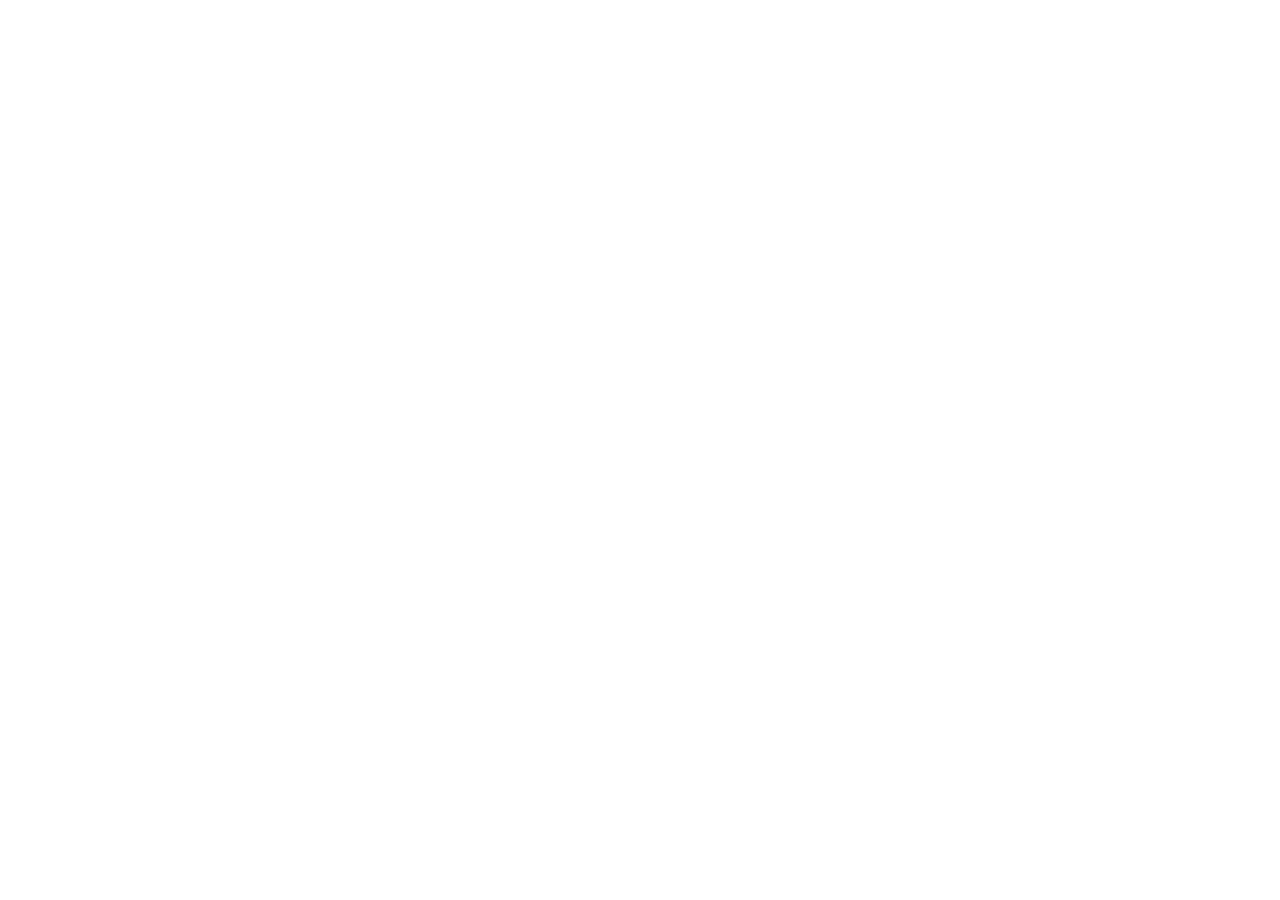
==== thank-you.html @ e029060c "Create thank-you.html with basic HTML structure Add a basic HTML structure for the thank-you page." ====
<!doctype html>
<html lang="en">
  <head>
    <meta charset="UTF-8">
    <meta name="viewport" content="width=device-width, initial-scale=1.0">
    <title>Thank You | Milwebix Solutions</title>
  </head>
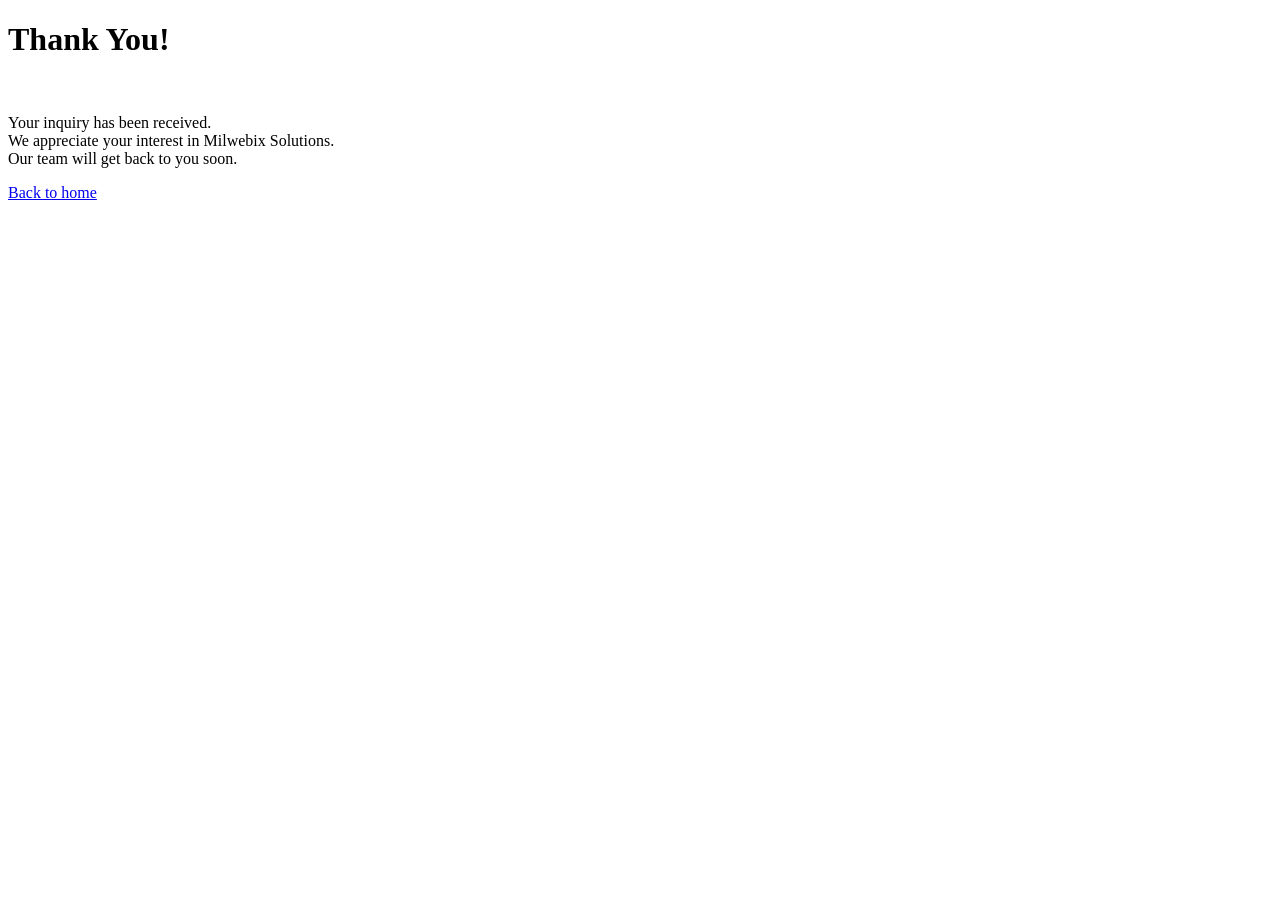
==== commit 790a73bd: "Enhance thank-you page with message and link Added a thank you message and a link to return home." ====
--- a/thank-you.html
+++ b/thank-you.html
@@ -4,4 +4,17 @@
     <meta charset="UTF-8">
     <meta name="viewport" content="width=device-width, initial-scale=1.0">
     <title>Thank You | Milwebix Solutions</title>
+    <link rel="stylesheet" href="style.css">
   </head>
+
+  <body>
+    <main>
+      <h1> Thank You!</h1> <br> 
+        <p> 
+          Your inquiry has been received. <br>
+          We appreciate your interest in Milwebix Solutions.<br>
+          Our team will get back to you soon.<br>
+         </p>
+      <a href="/"> Back to home </a>
+    </main>
+  </body>
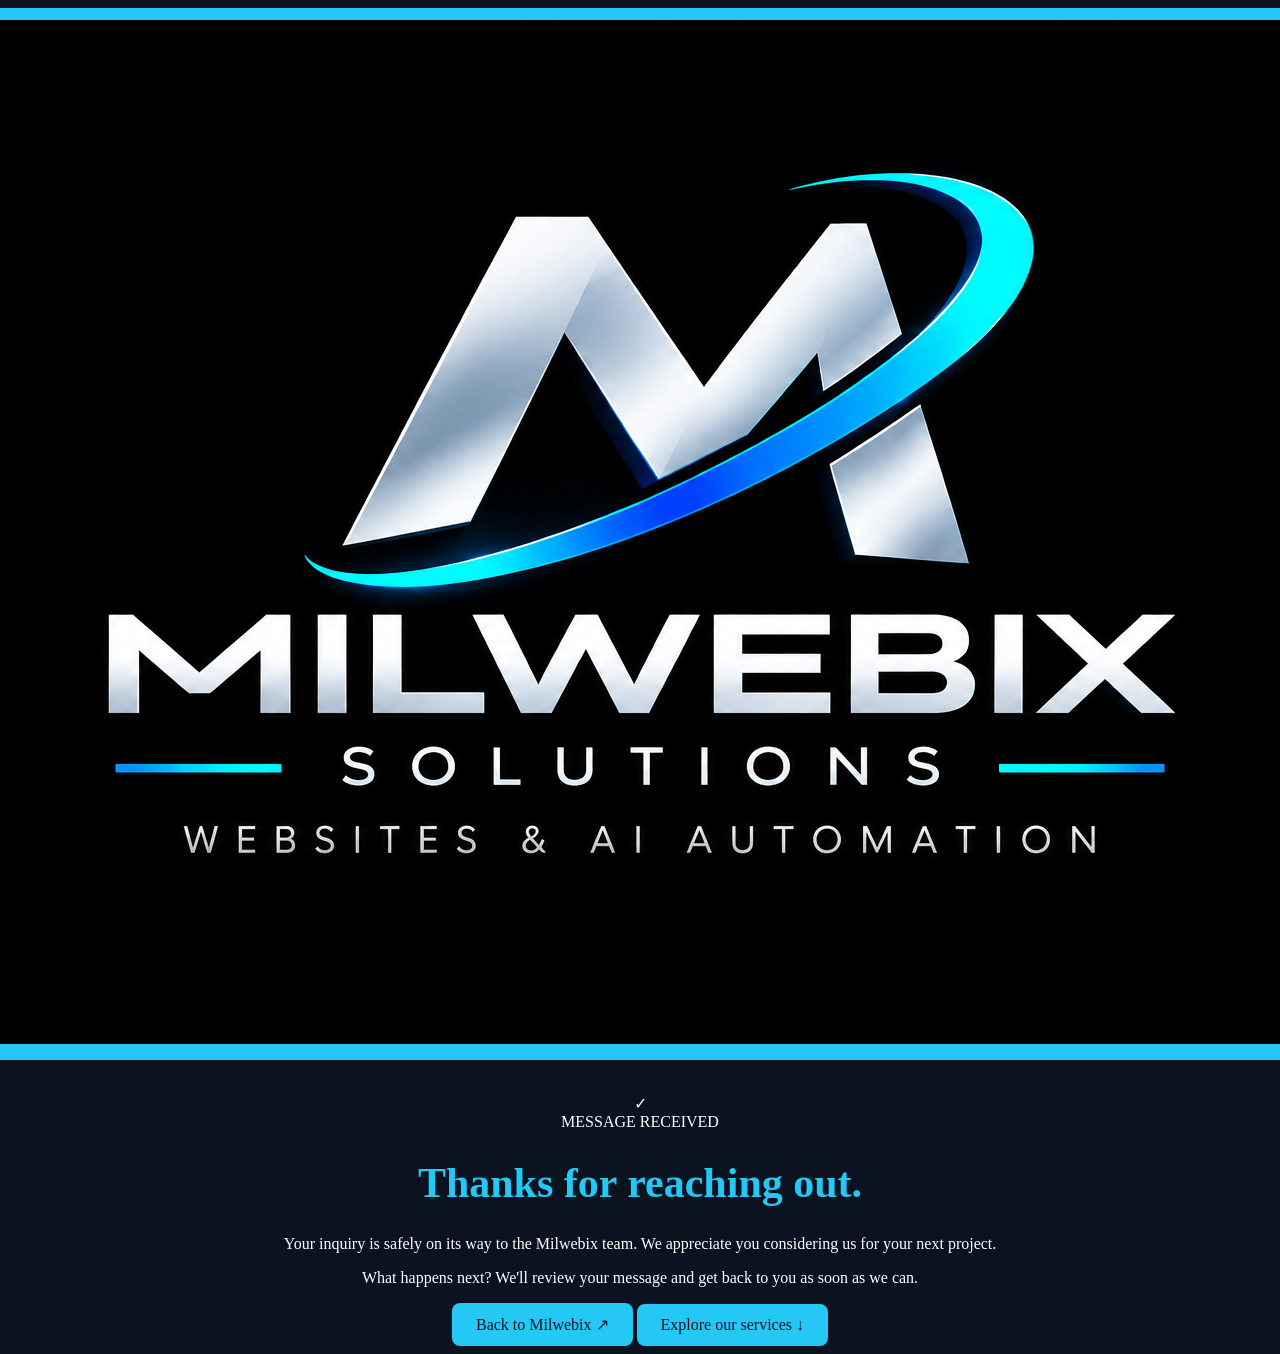
==== commit 024f95ae: "Revamp thank-you.html with new layout and styles Updated the thank-you page with improved structure " ====
--- a/thank-you.html
+++ b/thank-you.html
@@ -1,20 +1,34 @@
-<!doctype html>
+<!DOCTYPE html>
 <html lang="en">
-  <head>
-    <meta charset="UTF-8">
-    <meta name="viewport" content="width=device-width, initial-scale=1.0">
-    <title>Thank You | Milwebix Solutions</title>
-    <link rel="stylesheet" href="style.css">
-  </head>
-
-  <body>
-    <main>
-      <h1> Thank You!</h1> <br> 
-        <p> 
-          Your inquiry has been received. <br>
-          We appreciate your interest in Milwebix Solutions.<br>
-          Our team will get back to you soon.<br>
-         </p>
-      <a href="/"> Back to home </a>
-    </main>
-  </body>
+<head>
+  <meta charset="UTF-8">
+  <meta name="viewport" content="width=device-width, initial-scale=1.0">
+  <meta name="theme-color" content="#070b16">
+  <title>Thank You | Milwebix Solutions</title>
+  <link rel="preconnect" href="https://fonts.googleapis.com">
+  <link rel="preconnect" href="https://fonts.gstatic.com" crossorigin>
+  <link href="https://fonts.googleapis.com/css2?family=DM+Sans:wght@400;500;600;700&family=Space+Grotesk:wght@400;500;600;700&display=swap" rel="stylesheet">
+  <link rel="stylesheet" href="style.css">
+</head>
+<body>
+  <div class="ambient ambient-one" aria-hidden="true"></div>
+  <div class="ambient ambient-two" aria-hidden="true"></div>
+  <main class="thankyou-page">
+    <div class="thankyou-card">
+      <a class="brand" href="/" aria-label="Milwebix home" style="justify-content:center;margin-bottom:34px">
+        <img src="milwebix-logo.png" alt="Milwebix Solutions">
+      </a>
+      <div class="success-ring" aria-hidden="true">✓</div>
+      <div class="eyebrow" style="justify-content:center"><span class="pulse-dot"></span> MESSAGE RECEIVED</div>
+      <h1>Thanks for reaching out.</h1>
+      <p>Your inquiry is safely on its way to the Milwebix team. We appreciate you considering us for your next project.</p>
+      <div class="thankyou-divider"></div>
+      <p class="thankyou-next">What happens next? We'll review your message and get back to you as soon as we can.</p>
+      <div class="thankyou-actions">
+        <a class="button button-primary" href="/">Back to Milwebix <span>↗</span></a>
+        <a class="thankyou-home" href="/#services">Explore our services <span>↓</span></a>
+      </div>
+    </div>
+  </main>
+</body>
+</html>
--- a/style.css
+++ b/style.css
@@ -0,0 +1,40 @@
+body{
+  background-color: #0b1220;
+}
+main{
+  text-align: center;
+}
+body{
+  color: #ffffff;
+}
+h1{
+  color: #25C8F5;
+  font-size: 42px;
+}
+p{
+    font-size:18px
+    line-lenght:1.8
+    color: #cbd5e1
+}
+a{
+  display: inline-block;
+  background-color: #25C8F5;
+  color: #0b1220;
+  padding: 12px 24px;
+  text-decoration: none;
+  border-radius: 8px;
+}
+a.hover{
+  background-color: #ffffff;
+  color: #0b1220;
+}
+main{
+  min-height: 100hv;
+  display: flex;
+  flex-direction: column;
+  justify-content: center;
+  align-items: center;
+}
+main{
+  gap: 20px;
+}
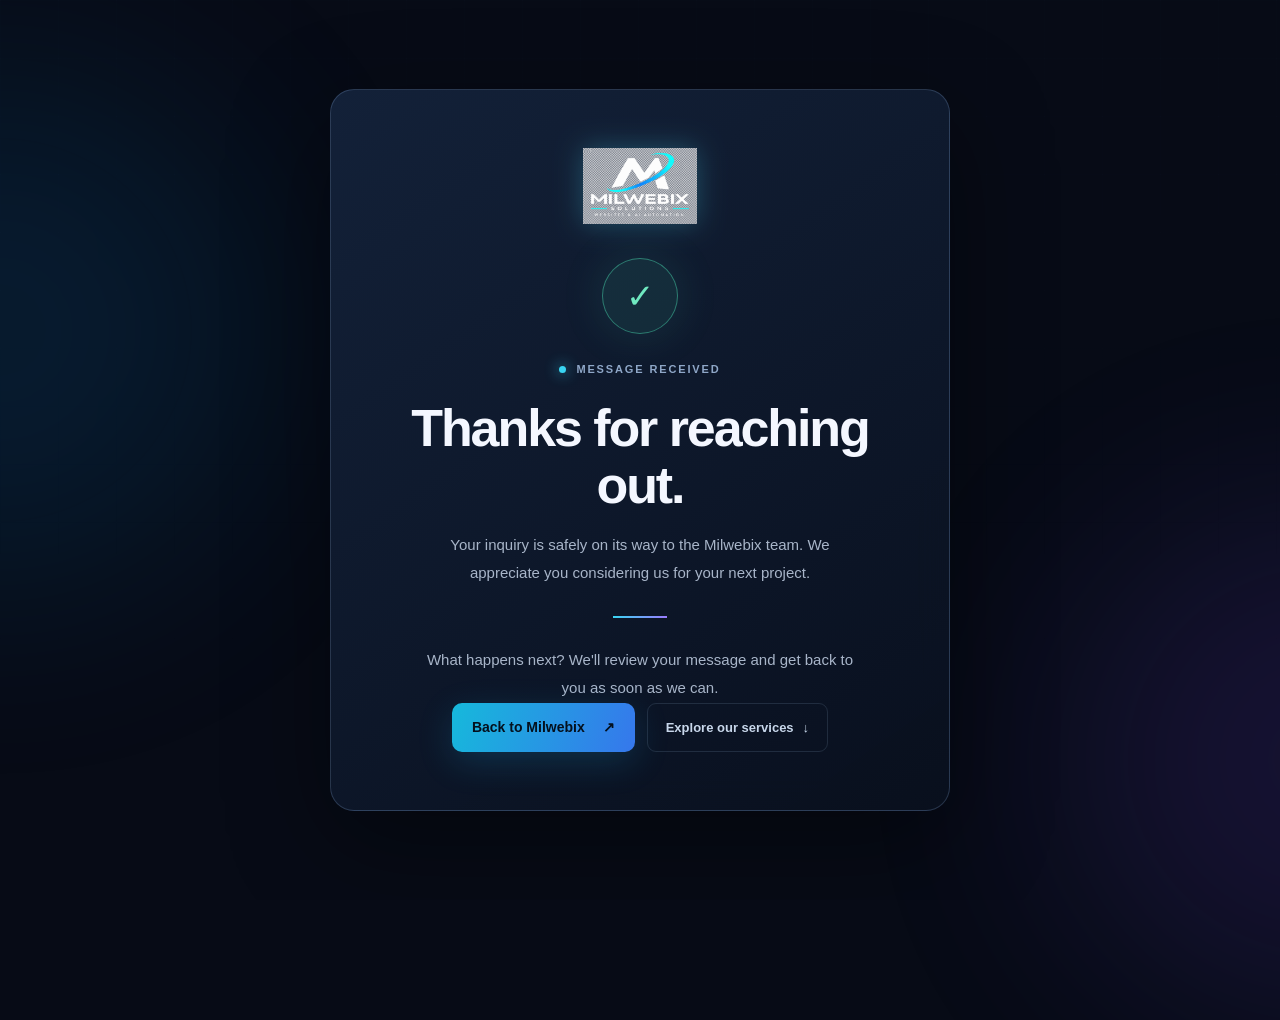
==== commit 09564f49: "Change logo image source in thank-you.html" ====
--- a/thank-you.html
+++ b/thank-you.html
@@ -16,7 +16,7 @@
   <main class="thankyou-page">
     <div class="thankyou-card">
       <a class="brand" href="/" aria-label="Milwebix home" style="justify-content:center;margin-bottom:34px">
-        <img src="milwebix-logo.png" alt="Milwebix Solutions">
+        <img src="milwebix-logo-flat.png" alt="Milwebix Solutions">
       </a>
       <div class="success-ring" aria-hidden="true">✓</div>
       <div class="eyebrow" style="justify-content:center"><span class="pulse-dot"></span> MESSAGE RECEIVED</div>
--- a/style.css
+++ b/style.css
@@ -1,40 +1,72 @@
-body{
-  background-color: #0b1220;
+/* MILWEBIX SOLUTIONS — shared visual system */
+:root{--bg:#070b16;--bg-soft:#0b1222;--panel:#101a2d;--panel-2:#121f35;--line:rgba(148,178,218,.16);--text:#f4f7ff;--muted:#a8b5c9;--cyan:#39d5f2;--blue:#568bff;--purple:#9a7bff;--font:"DM Sans",Arial,sans-serif;--display:"Space Grotesk","DM Sans",sans-serif}
+*{box-sizing:border-box;margin:0;padding:0}
+html{scroll-behavior:smooth;scroll-padding-top:90px}
+body{font-family:var(--font);background:var(--bg);color:var(--text);line-height:1.65;overflow-x:hidden}
+body:before{content:"";position:fixed;inset:0;pointer-events:none;z-index:-1;opacity:.17;background-image:linear-gradient(rgba(135,164,207,.08) 1px,transparent 1px),linear-gradient(90deg,rgba(135,164,207,.08) 1px,transparent 1px);background-size:58px 58px;mask-image:linear-gradient(to bottom,black,transparent 85%)}
+a{color:inherit}
+.container{width:min(1160px,calc(100% - 48px));margin-inline:auto}
+.ambient{position:absolute;width:520px;height:520px;border-radius:50%;filter:blur(110px);opacity:.14;pointer-events:none;z-index:-1}
+.ambient-one{background:#087fc7;top:70px;left:-260px}.ambient-two{background:#6d42d8;top:500px;right:-300px}
+.site-header{position:sticky;top:0;z-index:50;background:rgba(7,11,22,.78);backdrop-filter:blur(18px);border-bottom:1px solid var(--line)}
+.nav-wrap{height:82px;display:flex;align-items:center;justify-content:space-between}
+.brand{display:inline-flex;align-items:center;text-decoration:none}.brand img{display:block;width:auto;height:48px;max-width:190px;object-fit:contain;mix-blend-mode:screen}
+.main-nav{display:flex;align-items:center;gap:34px}.main-nav a{text-decoration:none;color:#c4cede;font-size:14px;font-weight:600;transition:color .25s}.main-nav a:hover{color:var(--cyan)}.main-nav .nav-cta{padding:10px 17px;border:1px solid rgba(57,213,242,.4);border-radius:999px;color:var(--text);background:rgba(57,213,242,.07)}.nav-cta span{color:var(--cyan);margin-left:7px}
+.menu-toggle{display:none;background:none;border:0}
+.hero{position:relative;padding:105px 0 34px;min-height:690px;display:flex;flex-direction:column;justify-content:center}
+.hero-grid{display:grid;grid-template-columns:1.03fr .97fr;align-items:center;gap:50px}
+.eyebrow{font-size:11px;letter-spacing:.17em;font-weight:700;color:#8fa7c8;display:flex;align-items:center;gap:10px;margin-bottom:22px}
+.pulse-dot,.tiny-status{width:7px;height:7px;border-radius:50%;background:var(--cyan);box-shadow:0 0 14px var(--cyan);display:inline-block;animation:pulse 2s infinite}
+.hero h1,.section-intro h2,.process-copy h2,.about-panel h2,.contact-copy h2{font-family:var(--display);font-size:clamp(44px,5.5vw,72px);letter-spacing:-.055em;line-height:1.04;font-weight:600}
+.gradient-text{background:linear-gradient(100deg,#58e3f4 0%,#5a9cff 52%,#aa8aff 100%);-webkit-background-clip:text;background-clip:text;color:transparent}
+.hero-lede{max-width:520px;color:var(--muted);font-size:17px;line-height:1.85;margin:26px 0 30px}
+.hero-actions{display:flex;align-items:center;gap:25px;flex-wrap:wrap}
+.button{display:inline-flex;align-items:center;justify-content:center;gap:18px;text-decoration:none;border:0;border-radius:10px;padding:14px 20px;font:700 14px var(--font);transition:transform .25s,box-shadow .25s,background .25s;cursor:pointer}
+.button:hover{transform:translateY(-3px)}
+.button-primary{background:linear-gradient(110deg,#16b9db,#3677ec);color:#04101d;box-shadow:0 10px 35px rgba(27,160,220,.2)}
+.button-primary:hover{box-shadow:0 14px 42px rgba(27,160,220,.34)}
+.button-secondary{border:1px solid rgba(57,213,242,.38);color:var(--text);background:rgba(57,213,242,.07)}
+.text-link{color:#d9e5f5;text-decoration:none;font-size:14px;font-weight:700}.text-link span{color:var(--cyan);margin-left:8px}
+.hero-proof{display:flex;align-items:center;gap:13px;margin-top:58px;color:#8495ad;font-size:12px}.proof-line{width:34px;height:1px;background:var(--cyan)}
+.hero-visual{min-height:470px;position:relative;display:flex;align-items:center;justify-content:center;isolation:isolate}
+.visual-glow{position:absolute;width:340px;height:340px;border-radius:50%;background:linear-gradient(135deg,#16bde0,#6558d9);filter:blur(100px);opacity:.22;z-index:-1;animation:glow 7s ease-in-out infinite alternate}
+.orbit{position:absolute;border:1px solid rgba(85,174,238,.16);border-radius:50%;transform:rotate(-24deg)}.orbit-a{width:480px;height:260px;animation:orbit 18s linear infinite}.orbit-b{width:410px;height:220px;transform:rotate(48deg);border-color:rgba(154,123,255,.2);animation:orbit 24s linear infinite reverse}
+.visual-label{position:absolute;top:12px;left:2%;font-size:9px;letter-spacing:.16em;color:#94a8c5;display:flex;align-items:center;gap:9px}
+.dashboard-card{width:min(100%,470px);position:relative;padding:19px;border-radius:18px;border:1px solid rgba(145,184,231,.25);background:linear-gradient(145deg,rgba(21,35,58,.94),rgba(10,18,34,.94));box-shadow:0 30px 90px rgba(0,0,0,.42),inset 0 1px rgba(255,255,255,.06);transform:perspective(1000px) rotateY(-7deg) rotateX(3deg);animation:float 6s ease-in-out infinite}
+.dash-top{display:flex;align-items:center;gap:9px;padding-bottom:16px;border-bottom:1px solid var(--line);font-size:8px;letter-spacing:.13em;color:#91a5c2}.window-dots{display:flex;gap:4px;margin-right:5px}.window-dots i,.mini-browser-bar i{width:6px;height:6px;border-radius:50%;background:#fa7d85}.window-dots i:nth-child(2),.mini-browser-bar i:nth-child(2){background:#f4c46b}.window-dots i:nth-child(3),.mini-browser-bar i:nth-child(3){background:#5dd7a4}.live-pill{margin-left:auto;color:#74e7c0;font-size:7px}
+.dash-heading{display:flex;justify-content:space-between;align-items:center;padding:22px 2px 17px}.dash-heading small{font-size:8px;letter-spacing:.15em;color:#8ea3c2}.dash-heading h3{font:600 22px var(--display);margin-top:4px}.dash-icon{width:37px;height:37px;border-radius:11px;background:linear-gradient(135deg,rgba(57,213,242,.2),rgba(154,123,255,.2));display:grid;place-items:center;color:var(--cyan);font-size:22px}
+.metric-row{display:grid;grid-template-columns:repeat(3,1fr);gap:8px}.metric{padding:11px;border:1px solid var(--line);border-radius:10px;background:rgba(255,255,255,.025)}.metric small{display:block;color:#879ab5;font-size:7px;letter-spacing:.1em}.metric strong{display:block;font:600 22px var(--display);margin:4px 0}.metric em{font-style:normal;color:#879ab5;font-size:8px}.metric-blue{color:#62c9ff}.metric-purple{color:#b39aff}
+.workflow{margin-top:16px;padding:12px;border-radius:12px;background:rgba(4,10,21,.42);border:1px solid rgba(145,184,231,.1)}.workflow-node{display:flex;align-items:center;gap:10px;padding:9px;border-radius:8px;background:rgba(255,255,255,.035)}.node-icon{width:29px;height:29px;border-radius:8px;display:grid;place-items:center;background:rgba(255,255,255,.08);color:#d7e7fb}.node-cyan{background:rgba(57,213,242,.12);color:var(--cyan)}.node-purple{background:rgba(154,123,255,.14);color:#b8a5ff}.workflow-node b,.workflow-node small{display:block}.workflow-node b{font-size:10px}.workflow-node small{font-size:8px;color:#8193ad}.workflow-node>i{margin-left:auto;color:#67e2b4;font-style:normal;font-size:12px}.connector{height:13px;margin-left:23px;border-left:1px dashed rgba(57,213,242,.5)}
+.dash-foot{display:flex;justify-content:space-between;padding:13px 2px 0;color:#7e91ad;font-size:8px}.dash-foot span:first-child{display:flex;align-items:center;gap:7px}.tiny-status{width:5px;height:5px}
+.float-chip{position:absolute;padding:10px 13px;border:1px solid rgba(154,181,224,.22);border-radius:10px;background:rgba(16,29,50,.88);backdrop-filter:blur(12px);box-shadow:0 10px 30px rgba(0,0,0,.25);font-size:10px;color:#cbd8ea;animation:float 5s ease-in-out infinite}.float-chip span{color:var(--cyan);margin-right:7px}.chip-top{top:76px;right:-4px}.chip-bottom{bottom:54px;left:-5px;animation-delay:-2.5s}.chip-check{color:#65e5b8!important}
+.hero-bottom{display:flex;align-items:center;gap:18px;margin-top:65px;color:#71839e;font-size:9px;letter-spacing:.15em}.hero-bottom-line{height:1px;background:var(--line);flex:1}
+.section-pad{padding:115px 0}.services-section{position:relative;background:linear-gradient(180deg,rgba(12,20,36,.3),rgba(12,20,36,.85),rgba(12,20,36,.3));border-block:1px solid rgba(148,178,218,.07)}
+.section-intro{display:flex;align-items:flex-end;justify-content:space-between;gap:40px;margin-bottom:45px}.section-intro h2,.process-copy h2,.about-panel h2,.contact-copy h2{font-size:clamp(36px,4.3vw,54px)}.section-intro>p{max-width:390px;color:var(--muted);font-size:14px;line-height:1.9;padding-bottom:5px}
+.services-grid{display:grid;grid-template-columns:repeat(2,1fr);gap:17px}.service-card{position:relative;overflow:hidden;padding:25px 27px 27px;border:1px solid var(--line);border-radius:16px;background:linear-gradient(145deg,rgba(21,34,56,.9),rgba(12,20,35,.9));transition:transform .35s,border-color .35s,box-shadow .35s}.service-card:before{content:"";position:absolute;inset:0;background:radial-gradient(circle at 85% 0,rgba(57,213,242,.1),transparent 45%);opacity:0;transition:opacity .35s}.service-card:hover{transform:translateY(-7px);border-color:rgba(57,213,242,.42);box-shadow:0 20px 50px rgba(0,0,0,.22)}.service-card:hover:before{opacity:1}.card-top{display:flex;justify-content:space-between;align-items:center;position:relative;z-index:1}.service-number{font-size:9px;letter-spacing:.15em;color:#8195b1;font-weight:700}.service-symbol{font-size:20px;color:var(--cyan)}
+.service-card h3{font:600 21px var(--display);margin:21px 0 8px;position:relative}.service-card p{color:var(--muted);font-size:13px;max-width:470px;min-height:48px;position:relative}.card-link{display:inline-block;margin-top:20px;text-decoration:none;color:#dce9f8;font-size:11px;font-weight:700;position:relative}.card-link span{color:var(--cyan);margin-left:8px}
+.service-art{height:105px;margin:15px 0 5px;position:relative;border:1px solid rgba(145,184,231,.1);border-radius:10px;background:rgba(5,12,25,.48);overflow:hidden;display:flex;align-items:center;justify-content:center}
+.mini-browser{width:150px;height:78px;border-radius:7px;border:1px solid rgba(111,172,227,.35);background:#101e33;overflow:hidden;transform:perspective(400px) rotateY(-12deg)}.mini-browser-bar{height:14px;border-bottom:1px solid var(--line);display:flex;align-items:center;gap:4px;padding-left:7px}.mini-browser-bar i{width:4px;height:4px}.mini-browser-content{padding:9px}.mini-browser-content b{display:inline-block;width:40px;height:5px;background:linear-gradient(90deg,var(--cyan),var(--blue));border-radius:4px}.mini-browser-content span{display:block;width:85%;height:3px;background:#34445e;border-radius:4px;margin-top:7px}.mini-browser-content span:last-child{width:60%}
+.auto-nodes{display:flex;align-items:center;gap:12px}.auto-nodes i{font-style:normal;font-size:10px;color:#c9d9ed;border:1px solid rgba(57,213,242,.35);background:rgba(57,213,242,.08);width:34px;height:34px;display:grid;place-items:center;border-radius:10px}.auto-nodes i:nth-of-type(2){color:#c6b7ff;border-color:rgba(154,123,255,.4);background:rgba(154,123,255,.1)}.auto-nodes b{width:34px;height:1px;background:linear-gradient(90deg,var(--cyan),var(--purple));position:relative}.auto-nodes b:after{content:"";position:absolute;right:0;top:-3px;border:3px solid transparent;border-left-color:var(--purple)}.auto-caption{position:absolute;bottom:8px;font-size:7px;letter-spacing:.18em;color:#7388a7}
+.art-leads{flex-direction:column;gap:7px;padding:15px 25px}.lead-row{width:85%;height:18px;border:1px solid var(--line);border-radius:5px;background:rgba(255,255,255,.03);display:flex;align-items:center;gap:8px;padding:0 8px}.lead-row i{width:6px;height:6px;border-radius:50%;background:var(--cyan)}.lead-row span{width:38%;height:3px;border-radius:3px;background:#60738e}.lead-row em{margin-left:auto;width:22px;height:5px;border-radius:5px;background:rgba(88,219,175,.5)}
+.chart-bars{height:65px;display:flex;align-items:flex-end;gap:9px}.chart-bars i{width:12px;border-radius:4px 4px 1px 1px;background:linear-gradient(180deg,#55dff0,#3974e7);height:35%}.chart-bars i:nth-child(2){height:58%}.chart-bars i:nth-child(3){height:44%}.chart-bars i:nth-child(4){height:78%}.chart-bars i:nth-child(5){height:61%}.chart-bars i:nth-child(6){height:90%}.chart-bars i:nth-child(7){height:72%}.chart-line{position:absolute;width:180px;height:50px;border-top:2px solid #b28aff;transform:rotate(-13deg);opacity:.55;top:26px;left:calc(50% - 90px);border-radius:50%}
+.process-layout{display:grid;grid-template-columns:.9fr 1.1fr;gap:100px;align-items:start}.process-copy p,.contact-copy>p{color:var(--muted);font-size:14px;line-height:1.9;margin:22px 0 28px;max-width:420px}.process-steps{border-top:1px solid var(--line)}.process-step{display:grid;grid-template-columns:42px 1fr 35px;align-items:center;gap:17px;padding:22px 4px;border-bottom:1px solid var(--line);transition:padding .25s}.process-step:hover{padding-left:12px}.step-count{font-size:10px;color:var(--cyan);font-weight:700}.process-step h3{font:600 17px var(--display);margin-bottom:4px}.process-step p{font-size:12px;color:var(--muted)}.step-mark{font-size:22px;color:#8298b8;text-align:right}
+.about-section{padding-top:20px}.about-panel{position:relative;overflow:hidden;padding:75px 8%;border:1px solid rgba(117,151,210,.19);border-radius:22px;background:linear-gradient(110deg,rgba(18,32,54,.95),rgba(11,19,35,.94));text-align:center}.about-panel .eyebrow{justify-content:center}.about-panel p{max-width:700px;margin:22px auto 25px;color:var(--muted);font-size:14px;line-height:1.95}.about-panel .text-link{position:relative}.about-orb{position:absolute;width:320px;height:320px;left:50%;top:-250px;transform:translateX(-50%);background:#2869cf;filter:blur(110px);opacity:.25}
+.contact-section{padding-top:100px}.contact-layout{display:grid;grid-template-columns:.9fr 1.1fr;gap:90px;align-items:start}.contact-copy{padding-top:28px}.contact-note{display:flex;align-items:center;gap:13px;margin-top:38px}.note-icon{width:38px;height:38px;display:grid;place-items:center;border:1px solid rgba(57,213,242,.25);border-radius:10px;color:var(--cyan);background:rgba(57,213,242,.08)}.contact-note b,.contact-note small{display:block}.contact-note b{font-size:12px}.contact-note small{font-size:11px;color:#8798b2;margin-top:3px}
+.contact-form{padding:29px;border:1px solid rgba(139,173,220,.2);border-radius:17px;background:linear-gradient(145deg,rgba(19,32,53,.96),rgba(11,19,34,.96));box-shadow:0 25px 65px rgba(0,0,0,.2)}.form-heading{display:flex;justify-content:space-between;color:#a4b7d2;font-size:10px;letter-spacing:.15em;font-weight:700;margin-bottom:24px}.form-spark{color:var(--cyan);font-size:16px}.contact-form label{display:block;font-size:11px;font-weight:600;color:#d5e0ef;margin:13px 0 7px}.contact-form label span{color:#8092ac;font-weight:400}.contact-form input,.contact-form select,.contact-form textarea{width:100%;padding:13px 14px;border:1px solid rgba(142,169,208,.2);border-radius:8px;background:#0a1323;color:#f4f7ff;font:13px var(--font);transition:border-color .2s,box-shadow .2s}.contact-form input::placeholder,.contact-form textarea::placeholder{color:#647690}.contact-form input:focus,.contact-form select:focus,.contact-form textarea:focus{outline:0;border-color:var(--cyan);box-shadow:0 0 0 3px rgba(57,213,242,.1)}.contact-form select{font-weight:400}.contact-form select:invalid{color:#647690}.contact-form textarea{min-height:115px;resize:vertical}.submit-button{width:100%;margin-top:18px}.form-privacy{text-align:center;color:#7486a0;font-size:10px;margin-top:13px}
+.site-footer{border-top:1px solid var(--line);padding:28px 0;background:rgba(4,8,16,.5)}.footer-inner{display:flex;align-items:center;justify-content:space-between;gap:20px}.footer-brand img{height:37px}.footer-inner p,.footer-inner>span{font-size:10px;color:#7f91ab}
+.thankyou-page{min-height:100vh;display:grid;place-items:center;padding:35px 20px;position:relative;overflow:hidden}.thankyou-card{width:min(100%,620px);position:relative;text-align:center;padding:58px 48px;border:1px solid rgba(145,184,231,.22);border-radius:24px;background:linear-gradient(145deg,rgba(20,35,59,.94),rgba(9,16,30,.96));box-shadow:0 30px 100px rgba(0,0,0,.4);backdrop-filter:blur(16px);animation:card-in .8s both}.success-ring{width:76px;height:76px;margin:0 auto 26px;border-radius:50%;display:grid;place-items:center;border:1px solid rgba(76,227,184,.45);background:rgba(76,227,184,.09);color:#70e9c0;font-size:34px;box-shadow:0 0 45px rgba(76,227,184,.13);animation:success-pop .7s .2s both}.thankyou-card h1{font:600 clamp(36px,6vw,52px)/1.1 var(--display);letter-spacing:-.04em;margin-bottom:16px}.thankyou-card>p{color:var(--muted);font-size:15px;line-height:1.9;max-width:440px;margin:0 auto}.thankyou-divider{width:54px;height:2px;background:linear-gradient(90deg,var(--cyan),var(--purple));margin:28px auto}.thankyou-next{font-size:12px;color:#8fa3bf;margin-bottom:28px}.thankyou-actions{display:flex;justify-content:center;gap:12px;flex-wrap:wrap}.thankyou-home{display:inline-flex;align-items:center;gap:9px;color:#c8d7eb;text-decoration:none;font-size:13px;font-weight:700;padding:13px 18px;border:1px solid var(--line);border-radius:9px;transition:border-color .2s,background .2s}.thankyou-home:hover{border-color:rgba(57,213,242,.5);background:rgba(57,213,242,.06)}
+.reveal{opacity:0;transform:translateY(22px);transition:opacity .7s ease,transform .7s ease}.reveal.is-visible{opacity:1;transform:translateY(0)}
+@keyframes pulse{0%,100%{opacity:1;box-shadow:0 0 0 0 rgba(57,213,242,.5)}50%{opacity:.7;box-shadow:0 0 0 7px rgba(57,213,242,0)}}@keyframes float{0%,100%{translate:0 0}50%{translate:0 -10px}}@keyframes glow{from{transform:scale(.85);opacity:.16}to{transform:scale(1.12);opacity:.28}}@keyframes orbit{to{rotate:360deg}}@keyframes card-in{from{opacity:0;transform:translateY(18px) scale(.98)}to{opacity:1;transform:translateY(0) scale(1)}}@keyframes success-pop{0%{transform:scale(.5);opacity:0}70%{transform:scale(1.12)}100%{transform:scale(1);opacity:1}}
+@media(max-width:900px){.hero-grid{grid-template-columns:1fr;gap:25px}.hero-copy{max-width:680px}.hero-visual{min-height:440px}.hero{padding-top:75px}.section-intro{align-items:flex-start;flex-direction:column;gap:15px}.process-layout,.contact-layout{grid-template-columns:1fr;gap:45px}.contact-copy{padding-top:0}.hero-bottom{margin-top:35px}}
+@media(max-width:650px){.container{width:min(100% - 34px,560px)}.nav-wrap{height:70px}.brand img{height:42px}.menu-toggle{display:flex;flex-direction:column;gap:5px;padding:10px}.menu-toggle span{width:23px;height:2px;background:#eaf4ff;border-radius:2px}.main-nav{display:none;position:absolute;top:69px;left:0;right:0;padding:18px 24px 24px;background:rgba(7,11,22,.97);border-bottom:1px solid var(--line);flex-direction:column;align-items:stretch;gap:17px}.main-nav.is-open{display:flex}.main-nav .nav-cta{text-align:center}.hero{padding:66px 0 25px;min-height:0}.hero h1{font-size:clamp(42px,12vw,60px)}.hero-lede{font-size:15px}.hero-proof{margin-top:35px}.hero-visual{min-height:370px;margin:0 -8px}.dashboard-card{padding:13px;transform:none}.visual-label{left:4%;top:0}.orbit-a{width:350px;height:220px}.orbit-b{width:320px;height:190px}.float-chip{font-size:8px;padding:8px 10px}.chip-top{right:0;top:45px}.chip-bottom{left:0;bottom:24px}.hero-bottom{font-size:7px;gap:9px;letter-spacing:.08em}.section-pad{padding:78px 0}.section-intro h2,.process-copy h2,.about-panel h2,.contact-copy h2{font-size:39px}.services-grid{grid-template-columns:1fr}.service-card{padding:21px}.service-card p{min-height:0}.process-layout{gap:35px}.about-section{padding-top:0}.about-panel{padding:52px 22px}.contact-form{padding:21px}.footer-inner{flex-direction:column;text-align:center;gap:9px}.thankyou-card{padding:45px 23px}.thankyou-card>p{font-size:14px}}
+@media(prefers-reduced-motion:reduce){*,*::before,*::after{scroll-behavior:auto!important;animation-duration:.01ms!important;animation-iteration-count:1!important;transition-duration:.01ms!important}.reveal{opacity:1;transform:none}}
+
+/* Thank-you page logo enhancement */
+.thankyou-page .brand img {
+    height: 76px;
+    max-width: 260px;
+    width: auto;
+    object-fit: contain;
+    filter: drop-shadow(0 0 14px rgba(57, 213, 242, 0.28));
+    mix-blend-mode: screen;
 }
-main{
-  text-align: center;
-}
-body{
-  color: #ffffff;
-}
-h1{
-  color: #25C8F5;
-  font-size: 42px;
-}
-p{
-    font-size:18px
-    line-lenght:1.8
-    color: #cbd5e1
-}
-a{
-  display: inline-block;
-  background-color: #25C8F5;
-  color: #0b1220;
-  padding: 12px 24px;
-  text-decoration: none;
-  border-radius: 8px;
-}
-a.hover{
-  background-color: #ffffff;
-  color: #0b1220;
-}
-main{
-  min-height: 100hv;
-  display: flex;
-  flex-direction: column;
-  justify-content: center;
-  align-items: center;
-}
-main{
-  gap: 20px;
-}
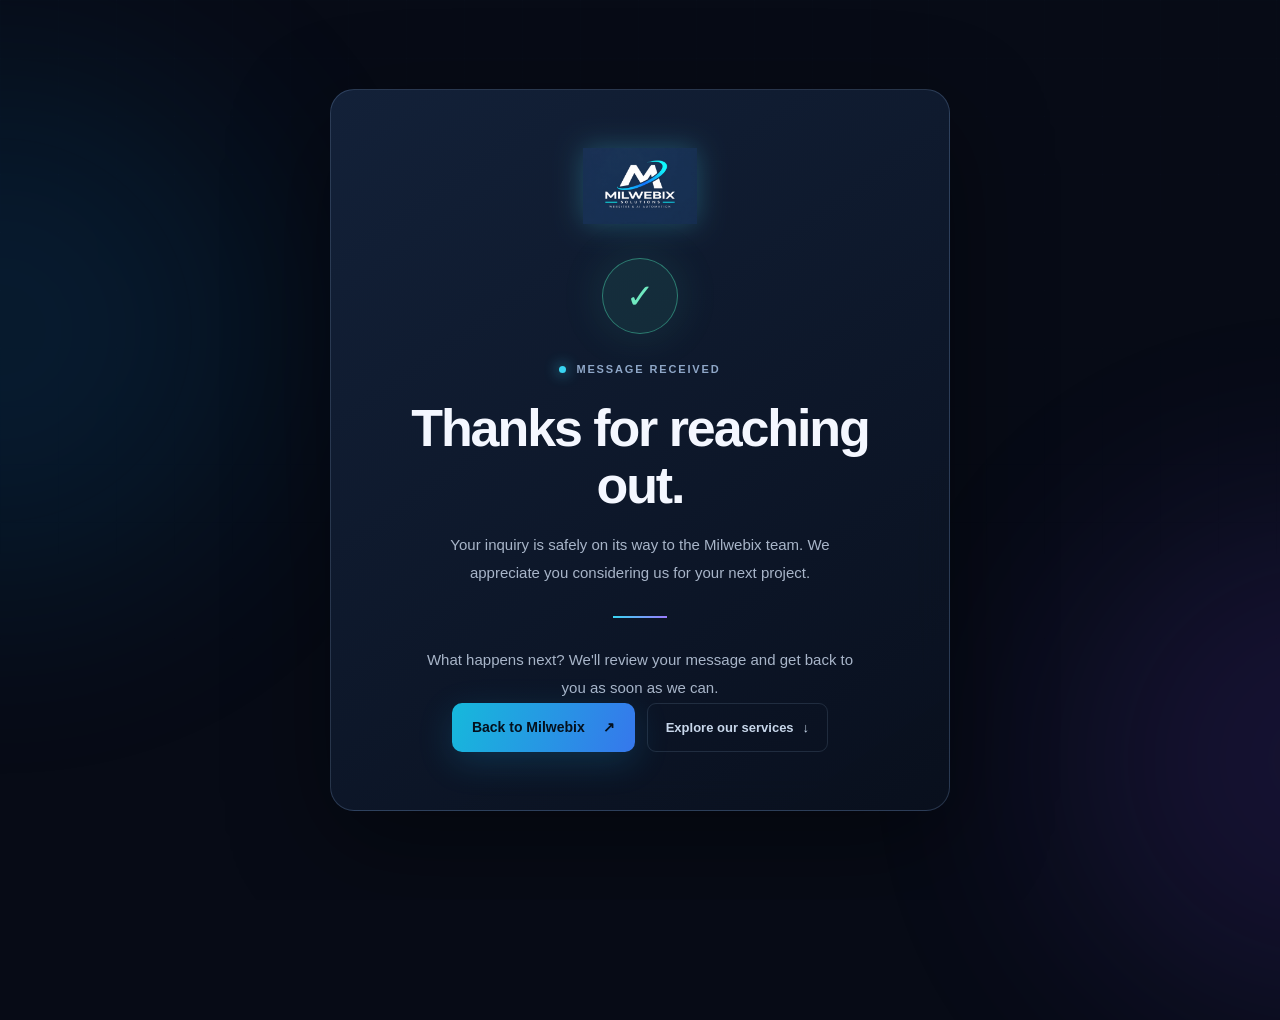
==== commit e16c3be6: "Change logo image source in thank-you.html" ====
--- a/thank-you.html
+++ b/thank-you.html
@@ -16,7 +16,7 @@
   <main class="thankyou-page">
     <div class="thankyou-card">
       <a class="brand" href="/" aria-label="Milwebix home" style="justify-content:center;margin-bottom:34px">
-        <img src="milwebix-logo-flat.png" alt="Milwebix Solutions">
+        <img src="milwebix-logo-navy.png" alt="Milwebix Solutions">
       </a>
       <div class="success-ring" aria-hidden="true">✓</div>
       <div class="eyebrow" style="justify-content:center"><span class="pulse-dot"></span> MESSAGE RECEIVED</div>
--- a/style.css
+++ b/style.css
@@ -68,5 +68,4 @@
     width: auto;
     object-fit: contain;
     filter: drop-shadow(0 0 14px rgba(57, 213, 242, 0.28));
-    mix-blend-mode: screen;
 }
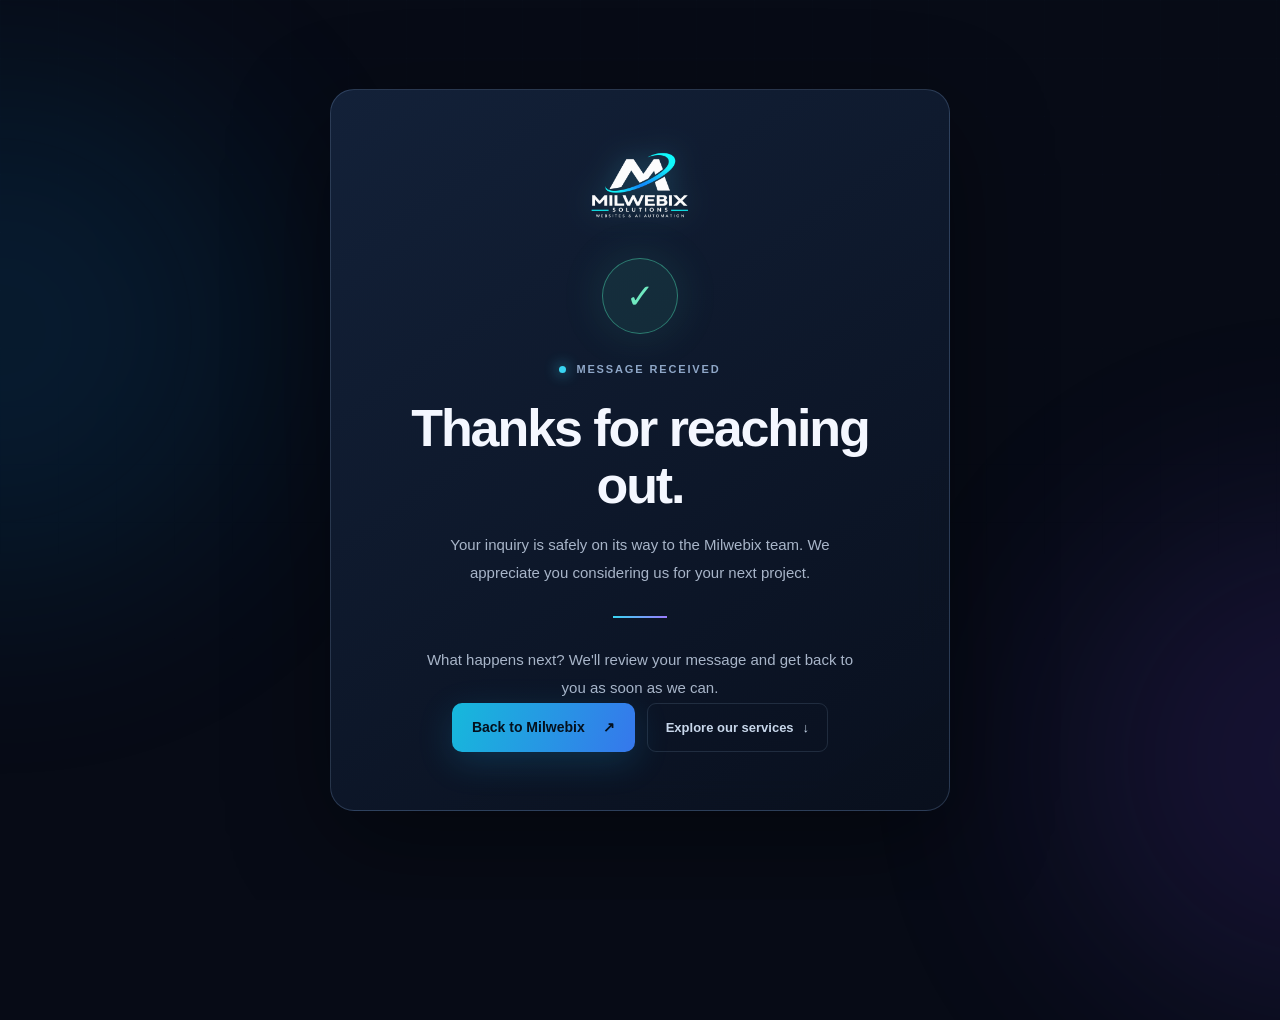
==== commit 40a8f0d3: "Change logo image on thank you page Updated logo image source for thank you page." ====
--- a/thank-you.html
+++ b/thank-you.html
@@ -16,7 +16,7 @@
   <main class="thankyou-page">
     <div class="thankyou-card">
       <a class="brand" href="/" aria-label="Milwebix home" style="justify-content:center;margin-bottom:34px">
-        <img src="milwebix-logo-navy.png" alt="Milwebix Solutions">
+        <img src="milwebix-logo-tran.png" alt="Milwebix Solutions">
       </a>
       <div class="success-ring" aria-hidden="true">✓</div>
       <div class="eyebrow" style="justify-content:center"><span class="pulse-dot"></span> MESSAGE RECEIVED</div>
